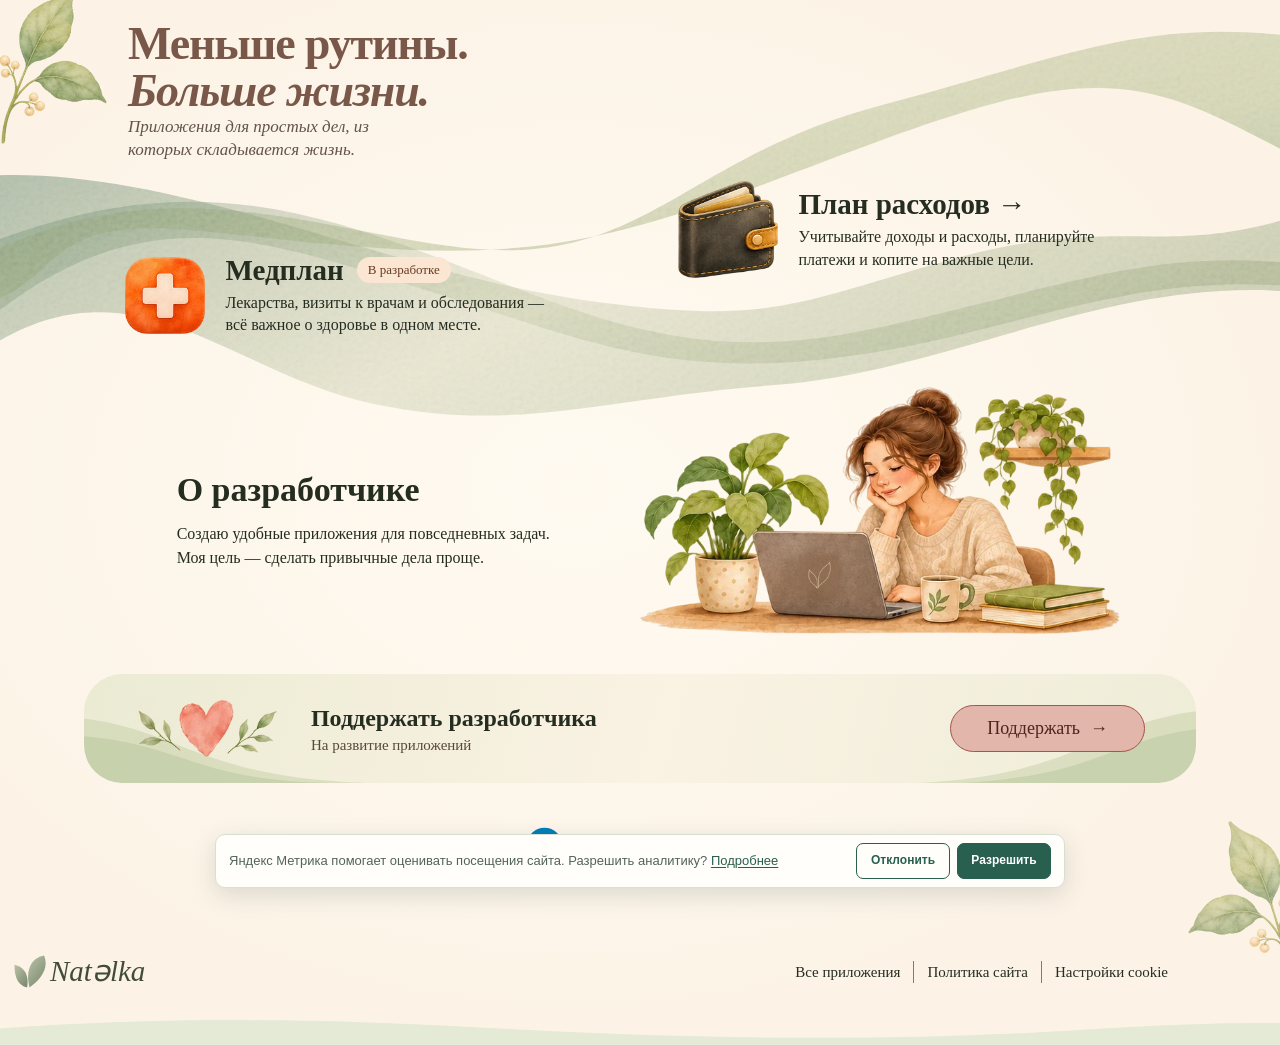
==== index.html @ 46e018c2 "Use a shallow sage wave beneath the content on every page" ====
<!doctype html>
<html lang="ru">
<head>
<meta charset="utf-8">
<meta name="viewport" content="width=device-width,initial-scale=1">
<title>Приложения на каждый день — Natəlka</title>
<meta name="description" content="Приложения для повседневных дел: План расходов — учёт финансов и платежей, Медплан — в разработке.">
<meta property="og:type" content="website">
<meta property="og:locale" content="ru_RU">
<meta property="og:site_name" content="Natəlka">
<meta property="og:title" content="Приложения для повседневных задач">
<meta property="og:description" content="Меньше рутины. Больше жизни. Удобные приложения для простых дел.">
<meta property="og:url" content="https://nateelka.github.io/">
<meta property="og:image" content="https://nateelka.github.io/assets/og-home-preview.jpg">
<meta name="twitter:card" content="summary">
<meta name="twitter:image" content="https://nateelka.github.io/assets/og-home-preview.jpg">
<link rel="icon" href="assets/favicon.svg" type="image/svg+xml">
<link rel="stylesheet" href="assets/home-landing-v2.css?v=20261120-bio-offset">
<link rel="stylesheet" href="assets/analytics-consent.css?v=2">
<script src="assets/analytics-consent.js?v=2" defer></script>
<link rel="stylesheet" href="assets/footer-wave.css">
</head>
<body>
<a class="skip" href="#main">К содержимому</a>
<div class="site-shell">
<img class="wave-main" src="assets/home-watercolor-wave.svg?v=2" width="1440" height="540" alt="">
<span class="botanical-edge botanical-edge-top" aria-hidden="true"></span>
<span class="botanical-edge botanical-edge-bottom" aria-hidden="true"></span>
<main class="site-stage" id="main">
<section class="hero-block" aria-label="О приложениях">
<h1><span>Меньше рутины.</span><span class="green-word">Больше жизни.</span></h1>
<p>Приложения для простых дел, из которых складывается жизнь.</p>
</section>
<div class="app-pair">
<section class="plan-block" id="apps" aria-labelledby="plan-title">
<img class="wallet-symbol" src="assets/home-watercolor-wallet.webp" alt="Чёрный кошелёк и блокнот с золотыми деталями" width="320" height="311">
<div class="plan-content">
<h2 id="plan-title"><a href="/apps/plan-rashodov/">План расходов <span aria-hidden="true">→</span></a></h2>
<p class="full-summary">Учитывайте доходы и расходы, планируйте<br class="desktop-only"> платежи и копите на важные цели.</p>
</div>
</section>
<section class="health-block" aria-labelledby="health-title">
<img class="health-icon" src="assets/home-watercolor-health.webp" alt="" width="280" height="271">
<div class="health-content"><div class="health-title"><h2 id="health-title"><span class="desktop-health-name">Медплан</span><button type="button" class="diary-trigger" aria-haspopup="dialog" onclick="document.getElementById('diary-notice').showModal()">Медплан</button></h2><span class="pill">В разработке</span></div><p>Лекарства, визиты к врачам и обследования —<br class="desktop-only"> всё важное о здоровье в одном месте.</p></div>
</section>
</div>
<section class="about-block" id="about"><h2>О разработчике</h2><p>Создаю удобные приложения для повседневных задач.<br class="desktop-only"> Моя цель — сделать привычные дела проще.</p></section>
<div class="developer-illustration"><img src="assets/home-watercolor-developer.webp?v=double-leaf" alt="Разработчица с ноутбуком на фоне зелёных листьев" width="690" height="355"></div>
<section class="support-card support-banner" id="support" aria-labelledby="support-title">
  <img class="donate-heart" src="assets/home-support-heart.webp" width="208" height="91" alt="">
  <div class="donate-copy">
    <strong id="support-title">Поддержать <span class="wide-label">разработчика</span><span class="mobile-label">проект</span></strong>
    <span>На развитие приложений</span>
  </div>
  <a class="donate" href="https://yoomoney.ru/to/410011656643324" target="_blank" rel="noopener noreferrer"><span class="wide-label">Поддержать</span><span class="mobile-label">Перевести</span> <span aria-hidden="true">→</span></a>
</section>
<div class="links-strip" role="group" aria-label="Контакты">
<a class="contact-link" href="https://t.me/natelka_apps" target="_blank" rel="noopener noreferrer"><svg viewBox="0 0 56 56" aria-hidden="true"><circle cx="28" cy="28" r="27" fill="#007eba"/><path d="M12 28 43 15 36 43 26 35 22 40 21 31 12 28 Z M21 31 41 17 26 35" fill="none" stroke="#fff" stroke-width="2.5" stroke-linejoin="round" stroke-linecap="round"/></svg><span>Новости в Telegram</span><svg class="external" viewBox="0 0 24 24" aria-hidden="true"><path d="M5 19 19 5 M6 5h13v13" fill="none" stroke="currentColor" stroke-width="1.7" stroke-linecap="round" stroke-linejoin="round"/></svg></a>
</div>

<footer class="page-footer" id="footer">
<span class="brand-name"><svg viewBox="0 0 66 68" aria-hidden="true">
  <defs><linearGradient id="leaf-sage" x2=".7" y2="1"><stop stop-color="#bac2a7"/><stop offset="1" stop-color="#7f8e73"/></linearGradient></defs>
  <path fill="url(#leaf-sage)" d="M1 20C18 24 32 37 27 67C8 62 1 47 1 20Z"/>
  <path fill="url(#leaf-sage)" d="M62 1C35 6 23 32 32 67C54 51 73 29 62 1Z"/>
</svg>Natəlka</span>
<nav class="footer-links" aria-label="Ссылки в подвале"><a href="#apps">Все приложения</a><a href="/site-privacy/">Политика сайта</a><a href="#analytics-settings" data-analytics-preferences>Настройки cookie</a></nav>
</footer>
</main>
</div>
<dialog id="diary-notice" aria-labelledby="diary-message">
  <form method="dialog"><button aria-label="Закрыть">×</button></form>
  <p id="diary-message">Приложение «Медплан» ещё в разработке.</p>
</dialog>
</body>
</html>
---- assets/home-landing-v2.css ----
:root {
  --paper: #fcf3e6;
  --ink: #252d21;
  --accent: #435c37;
  --serif: Georgia, 'Times New Roman', serif;
}
* { box-sizing: border-box; }
body {
  margin: 0;
  background: var(--paper);
  color: var(--ink);
  font: 16px/1.5 var(--serif);
}
h1, h2, p { margin: 0; }
a { color: inherit; text-underline-offset: .2em; }
a:hover { color: var(--accent); }
a:focus-visible { outline: 2px solid #774939; outline-offset: 5px; }
.skip { position: absolute; top: -100px; left: 16px; z-index: 10; background: white; padding: 12px; }
.skip:focus { top: 12px; }
.site-shell {
  position: relative;
  isolation: isolate;
  overflow: clip;
  background: radial-gradient(ellipse at 45% 48%, #fffaf1, transparent 75%);
}
.site-stage {
  max-width: 1460px;
  padding: 30px 5% 22px;
  margin: auto;
  display: grid;
  grid-template-columns: repeat(12, minmax(0, 1fr));
  align-items: center;
}
.wave-main, .wave-bottom, .botanical-edge {
  position: absolute;
  pointer-events: none;
  z-index: -1;
}
.wave-main {
  top: 6px;
  inset-inline: 0;
  width: 100%;
  height: clamp(350px, 37vw, 510px);
  object-fit: fill;
  object-position: center;
}
.wave-bottom { inset: auto 0 0; width: 100%; height: 144px; }
.botanical-edge {
  width: clamp(85px, 12vw, 175px);
  aspect-ratio: 1;
  background: url("home-watercolor-sprig.webp") center / contain no-repeat;
}
.botanical-edge-top { top: 0; left: -27px; transform: rotate(-15deg); opacity: .78; }
.botanical-edge-bottom { bottom: 49px; right: -45px; width: 132px; transform: scaleX(-1) rotate(-20deg); opacity: .61; }
.hero-block { grid-area: 1 / 2 / 2 / 8; padding-bottom: 12px; }
.hero-block h1 { color: #795749; font-size: clamp(36px, 4.2vw, 61px); line-height: 1.03; letter-spacing: -.025em; }
.hero-block h1 span { display: block; }
.green-word { font-style: italic; }
.hero-block p { max-width: 365px; margin-top: 1px; font-style: italic; color: #63544b; text-wrap: balance; font-size: clamp(16px, 1.45vw, 20px); line-height: 1.35; }
.plan-block, .health-block { display: flex; align-items: center; gap: clamp(12px, 2vw, 28px); }
.plan-block { grid-area: 2 / 7 / 3 / -1; margin-top: -46px; }
.health-block { grid-area: 3 / 2 / 4 / 8; margin-top: 15px; }
.wallet-symbol, .health-icon {
  display: block;
  width: clamp(72px, 8vw, 108px);
  height: auto;
  aspect-ratio: 1;
  object-fit: contain;
}
.wallet-symbol { width: clamp(83px, 10vw, 138px); }
.plan-content, .health-content { min-width: 0; }
.plan-content h2, .health-title h2 { font-size: clamp(26px, 2.65vw, 38px); line-height: 1.12; }
.plan-content p, .health-content p { margin-top: 6px; line-height: 1.4; }
.plan-content h2 a { color: inherit; text-decoration: none; }
.plan-content h2 a:hover { color: var(--accent); text-decoration: underline; }
.plan-content h2 span { font-weight: normal; }
.health-title { display: flex; align-items: center; flex-wrap: wrap; gap: 6px 13px; }
.pill { border-radius: 20px; padding: 3px 11px; background: #fae6d2; color: #683b22; font-size: 13px; white-space: nowrap; }
.about-block { grid-area: 4 / 1 / 5 / 6; margin-top: 18px; }
.about-block h2 { font-size: clamp(29px, 3.5vw, 47px); line-height: 1.1; margin-bottom: 14px; }
.developer-illustration { grid-area: 4 / 6 / 5 / -1; margin: -2px 0 0; width: min(100%, 690px); justify-self: end; }
.developer-illustration img { display: block; width: 100%; height: auto; }
.support-banner {
  grid-area: 5 / 1 / 6 / -1;
  display: grid;
  grid-template-columns: auto minmax(0, 1fr) auto;
  align-items: center;
  gap: clamp(12px, 2.4vw, 33px);
  margin-top: 6px;
  padding: clamp(15px, 1.8vw, 23px) clamp(20px, 4vw, 58px);
  border-radius: 38px;
  background:
    url("home-support-wave.svg") center / 100% 100% no-repeat,
    linear-gradient(105deg, #ebebd4, #faf2e3 52%, #eeedd8);
}
.donate-heart {
  display: block;
  width: clamp(86px, 15vw, 196px);
  height: auto;
}
.support-banner .mobile-label { display: none; }
.donate-copy { display: grid; line-height: 1.25; gap: 3px; }
.donate-copy strong { font-size: clamp(20px, 2.35vw, 31px); }
.donate-copy > span { color: #594838; font-size: 15px; }
.donate {
  display: inline-flex;
  justify-content: center;
  align-items: center;
  gap: 10px;
  min-height: 47px;
  padding: 7px clamp(16px, 2.8vw, 39px);
  border-radius: 40px;
  border: 1px solid #a95349;
  background: #e2b6aa;
  color: #50241e;
  text-decoration: none;
  font-size: clamp(17px, 1.7vw, 24px);
}
.donate:hover { color: #50241e; background: #dba396; }
.links-strip {
  grid-area: 6 / 1 / 7 / -1;
  display: flex;
  flex-wrap: wrap;
  justify-content: center;
  gap: 12px 32px;
  margin-top: 40px;
}
.contact-link {
  display: flex;
  justify-content: center;
  align-items: center;
  gap: 11px;
  min-height: 44px;
  text-decoration: none;
  font-size: clamp(16px, 1.8vw, 24px);
}
.contact-link span { text-decoration: underline; }
.contact-link svg { width: 37px; height: 37px; flex: none; }
.contact-link svg.external { width: 18px; height: 18px; }
.page-footer {
  grid-area: 7 / 1 / 8 / -1;
  display: flex;
  flex-wrap: wrap;
  justify-content: space-between;
  align-items: center;
  gap: 10px 28px;
  margin-top: 48px;
}
.brand-name { display: flex; align-items: center; gap: 4px; font: italic 400 clamp(25px, 3vw, 38px)/1.15 "Palatino Linotype", "Book Antiqua", Palatino, Georgia, serif; color: #414c38; }
.brand-name svg { width: 32px; height: 33px; }
.footer-links { display: flex; flex-wrap: wrap; gap: 6px 0; font-size: 15px; }
.footer-links a { padding: 0 13px; text-decoration: none; }
.footer-links a:first-child { padding-left: 0; }
.footer-links a:last-child { padding-right: 0; }
.footer-links a + a { border-left: 1px solid #7b826a; }
.footer-links a:hover { text-decoration: underline; }

@media (max-width: 1120px) {
  .site-stage { padding-inline: 5%; }
  .hero-block { grid-column: 1 / -1; }
  .plan-block, .health-block { margin-top: 25px; }
  .plan-block { grid-area: 2 / 1 / 3 / 7; padding-right: 16px; }
  .health-block { grid-area: 2 / 7 / 3 / -1; }
  .desktop-only { display: none; }
  .wave-main { top: 85px; height: 340px; }
  .botanical-edge-top { left: auto; right: -30px; transform: scaleX(-1); }
}
@media (max-width: 680px) {
  .site-stage { display: flex; flex-direction: column; align-items: stretch; padding: 16px 6% 24px; }
  .hero-block { padding: 0; }
  .hero-block h1 { font-size: clamp(30px, 8.3vw, 48px); max-width: 94%; }
  .plan-block, .health-block { margin-top: 25px; padding: 0; align-items: flex-start; }
  .wallet-symbol, .health-icon { width: clamp(65px, 16vw, 90px); flex: none; }
  .plan-content p, .health-content p, .about-block p { font-size: 16px; }
  .plan-block { margin-top: 45px; position: relative; isolation: isolate; }
  .wave-main { display: none; }
  .app-pair::after {
    content: "";
    position: absolute;
    z-index: -1;
    pointer-events: none;
    inset: auto -6.82% -54px;
    height: 50px;
    background: url("home-watercolor-wave.svg") center / 100% 100% no-repeat;
    opacity: .86;
  }
  .plan-content h2, .health-title h2 { font-size: 24px; }
  .about-block h2 { font: italic 400 26px/1.1 "Palatino Linotype", "Book Antiqua", Palatino, Georgia, serif; color: #414c38; }
  .about-block { margin-top: 35px; }
  .developer-illustration { width: min(100%, 475px); align-self: center; margin: 13px 0 0; }
  .support-banner { grid-template-columns: auto minmax(0, 1fr); border-radius: 26px; }
  .donate-heart { width: clamp(65px, 21vw, 115px); }
  .donate { grid-column: 2; justify-self: start; }
  .links-strip {
    display: grid;
    align-self: center;
    width: max-content;
    max-width: 100%;
    justify-content: stretch;
    gap: 2px;
    margin-top: 32px;
  }
  .contact-link {
    display: grid;
    grid-template-columns: 28px minmax(0, 1fr) 14px;
  }
  .contact-link svg { width: 28px; height: 28px; }
  .contact-link svg.external { width: 14px; height: 14px; }
  .botanical-edge-top { opacity: .27; }
  .botanical-edge-bottom { opacity: .23; bottom: 60px; width: 98px; }
  .page-footer { margin-top: 36px; }
  .footer-links { font-size: 13px; }
  .footer-links a { padding-inline: 7px; }
}

@media (min-width: 1121px) {
  .site-stage { max-width: 1200px; padding: 42px 44px 24px; }
  .hero-block h1 { font-size: 46px; }
  .hero-block p { font-size: 17px; max-width: 365px; }
  .hero-block {
    grid-column: 1 / 7;
    position: relative;
    top: -22px;
    left: calc(84px - max(0px, (100vw - 1200px) / 2));
  }
  .plan-block { margin-top: -16px; position: relative; left: clamp(24px, 3vw, 44px); }
  .health-block { position: relative; top: 12px; right: clamp(30px, 4vw, 64px); margin-block: -38px 64px; }
  .support-banner { margin-top: 40px; }
  .plan-block, .health-block { gap: 20px; }
  .wallet-symbol { width: 100px; }
  .health-icon { width: 80px; }
  .plan-content h2, .health-title h2 { font-size: 29px; }
  .about-block { grid-column: 2 / 7; }
  .about-block h2 { font-size: 34px; }
  .developer-illustration { grid-column: 7 / -1; justify-self: start; max-width: 480px; }
  .wave-main { height: 415px; }
  .botanical-edge-top { width: 132px; }
  .donate-heart { width: 145px; }
  .donate-copy strong { font-size: 24px; }
  .donate, .contact-link { font-size: 18px; }
  .brand-name { font-size: 29px; }
}

@media (max-width: 680px) {
  .plan-block, .health-block {
    display: grid;
    grid-template-columns: auto minmax(0, 1fr);
    align-items: center;
    gap: 8px 12px;
  }
  .wallet-symbol, .health-icon { width: clamp(42px, 11vw, 54px); }
  .plan-content, .health-content { display: contents; }
  .plan-content p, .health-content p {
    grid-column: 1 / -1;
    margin-top: 0;
  }
  .support-banner {
    margin-top: 20px;
    align-self: center;
    width: min(94%, 365px);
    padding: 12px clamp(10px, 3vw, 18px) 24px;
    background-position: center bottom, center;
    background-size: 100% 90px, cover;
    grid-template-columns: max-content max-content;
    justify-content: center;
    gap: 28px 8px;
  }
  .support-banner .wide-label { display: none; }
  .support-banner .mobile-label { display: inline; }
  .donate-copy { grid-area: 1 / 1 / 2 / -1; text-align: center; }
  .donate-heart { grid-column: 1; grid-row: 2; width: clamp(74px, 24vw, 100px); }
  .donate { grid-column: 2; grid-row: 2; padding-inline: 11px; gap: 6px; border-color: #bc8278; }
  .brand-name { margin-inline-start: calc(6px - 6vw); }
  .footer-links {
    flex: 0 0 calc(100% + 12vw - 16px);
    margin-inline: calc(8px - 6vw);
    justify-content: space-evenly;
    gap: 4px;
    font-size: clamp(11px, 3.25vw, 13px);
  }
  .footer-links a { padding: 6px 0; white-space: nowrap; }
  .footer-links a + a { border-left: 0; }
}

.app-pair { display: contents; }
.card-summary, .diary-trigger { display: none; }
#diary-notice {
  border: 1px solid #bbc2a4; border-radius: 16px; background: #fff8ed;
  color: var(--ink); max-width: min(320px, 88vw); padding: 30px 42px 26px 24px;
}
#diary-notice::backdrop { background: rgb(38 40 32 / 35%); }
#diary-notice button {
  position: absolute; top: 0; right: 0; width: 44px; height: 44px;
  border: 0; background: transparent; font-size: 24px; color: inherit; cursor: pointer;
}
@media (max-width: 680px) {
  .app-pair {
    position: relative; isolation: isolate; display: grid; grid-template-columns: repeat(2,minmax(0,1fr));
    gap: 14px; padding-inline: clamp(0px, calc(15vw - 48px), 21px); width: min(100%, 420px); align-self: center; margin: 34px auto 32px;
  }
  .app-pair section {
    grid-area: auto;
    position: relative; display: flex; flex-direction: column; align-items: stretch;
    gap: 0; min-width: 0; margin: 0; padding: 0 0 12px; text-align: center;
    container-type: inline-size;
    --icon-wash: #c4d39f;
    --card-paper: #edf0db;
    border: 0; border-radius: 14px; overflow: hidden;
    background: radial-gradient(ellipse 85% 72% at 50% 34%, var(--icon-wash) 10%, transparent 100%), var(--card-paper);
    box-shadow: 0 2px 8px rgb(93 69 35 / 9%);
  }
  .app-pair section:focus-within { outline: 2px solid var(--accent); outline-offset: 2px; }
  .app-pair img {
    width: 100%; height: auto; aspect-ratio: 1.08; object-fit: contain;
    padding: 30px 16px 6px; background: transparent;
    transform: scale(.88);
    transform-origin: 50% calc(50% + 12px);
  }
  .app-pair .health-block { --icon-wash: #f2bd94; --card-paper: #fae5cf; }
  .app-pair .pill {
    position: absolute; top: 6px; right: 8px; pointer-events: none;
    padding: 2px 7px; background: #fff3e0; font-size: .75rem; line-height: 1.3;
  }
  .app-pair h2 {
    font-size: clamp(.85rem, 9.8cqi, 1.2rem);
    letter-spacing: -.025em; line-height: 1.2; margin: 10px 3px 0;
  }
  .app-pair .health-title { display: grid; grid-template-columns: minmax(0, 1fr); justify-items: center; gap: 6px; }
  .app-pair .card-summary { display: block; margin: 6px 8px 0; font-size: 15px; line-height: 1.22; }
  .app-pair .full-summary, .health-content p, .desktop-health-name, .plan-content h2 span { display: none; }
  .diary-trigger { display: inline; padding: 0; border: 0; background: transparent; font: inherit; color: inherit; }
  .app-pair .plan-content h2 a {
    color: var(--accent);
    text-decoration: underline;
    text-decoration-thickness: 1px;
    text-underline-offset: .16em;
  }
  .plan-content h2 a::after, .diary-trigger::after { content: ""; position: absolute; inset: 0; cursor: pointer; }
}

@media (min-width: 681px) {
  .site-shell { container-type: inline-size; }
  .page-footer {
    margin-inline: calc((100% - 100cqw) / 2);
    padding: 40px 112px 4px 14px;
  }
  .page-footer .footer-links {
    margin-inline-start: auto;
    justify-content: flex-end;
  }
}
---- assets/analytics-consent.css ----
/* Compact, accessible consent bar that matches the site's palette. */
.nc-consent,.nc-consent *{box-sizing:border-box}
.nc-consent{position:fixed;z-index:1000;left:50%;bottom:12px;transform:translateX(-50%);width:min(850px,calc(100% - 24px));display:flex;align-items:center;gap:15px;padding:8px 13px;background:#fffefa;border:1px solid #d7dfd1;border-radius:10px;box-shadow:0 7px 24px rgba(31,53,45,.15);color:#203d38;font:13px/1.4 Arial,Helvetica,sans-serif}
.nc-consent__content{flex:1;min-width:0}
.nc-consent__content p{margin:0;color:#52645b;font:inherit}
.nc-consent__content a{color:#285f4e;text-decoration:underline;text-underline-offset:2px}
.nc-consent__content a:hover{text-decoration-thickness:2px}
.nc-consent__actions{display:flex;flex:0 0 auto;flex-direction:row;gap:7px}
.nc-consent__button{appearance:none;border:1px solid #285f4e;border-radius:7px;min-height:36px;min-width:94px;padding:8px 11px;font:600 12px/1.3 Arial,Helvetica,sans-serif;cursor:pointer;white-space:nowrap}
.nc-consent__button--allow{background:#285f4e;color:#fff}
.nc-consent__button--allow:hover{background:#204c3e}
.nc-consent__button--deny{background:#fffefa;color:#285f4e}
.nc-consent__button--deny:hover{background:#eff3e9}
.nc-consent__button:focus-visible,.nc-consent a:focus-visible{outline:3px solid #a37b54;outline-offset:3px}
@media(max-width:650px){.nc-consent{bottom:8px;width:calc(100% - 16px);display:block;padding:10px 12px;max-height:65vh;overflow-y:auto}.nc-consent__actions{justify-content:flex-end;margin-top:8px}.nc-consent__button{min-height:36px;min-width:92px}}
---- assets/footer-wave.css ----
/* Let the page content determine where the decorative edge begins. */
html::after {
  content: "";
  display: block;
  height: clamp(16px, 2.2vw, 32px);
  background: url("footer-wave.svg") center bottom / 100% 100% no-repeat;
  pointer-events: none;
}
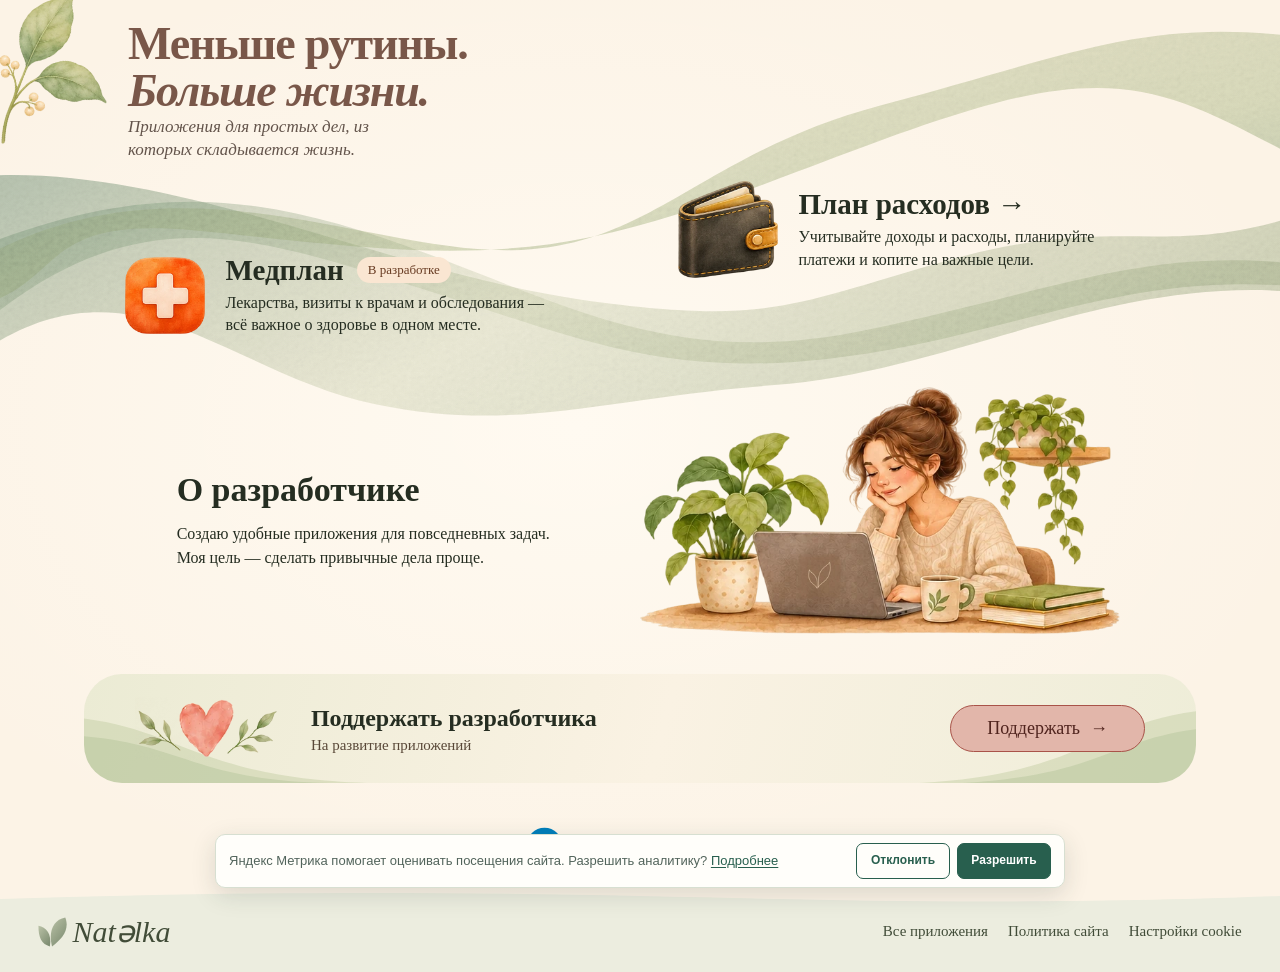
==== commit ac9a2eb5: "Place the shared catalogue footer in normal page flow" ====
--- a/index.html
+++ b/index.html
@@ -18,14 +18,14 @@
 <link rel="stylesheet" href="assets/home-landing-v2.css?v=20261120-bio-offset">
 <link rel="stylesheet" href="assets/analytics-consent.css?v=2">
 <script src="assets/analytics-consent.js?v=2" defer></script>
-<link rel="stylesheet" href="assets/footer-wave.css">
+<link rel="stylesheet" href="assets/catalogue-footer.css?v=1">
 </head>
 <body>
 <a class="skip" href="#main">К содержимому</a>
 <div class="site-shell">
 <img class="wave-main" src="assets/home-watercolor-wave.svg?v=2" width="1440" height="540" alt="">
 <span class="botanical-edge botanical-edge-top" aria-hidden="true"></span>
-<span class="botanical-edge botanical-edge-bottom" aria-hidden="true"></span>
+
 <main class="site-stage" id="main">
 <section class="hero-block" aria-label="О приложениях">
 <h1><span>Меньше рутины.</span><span class="green-word">Больше жизни.</span></h1>
@@ -58,16 +58,16 @@
 <a class="contact-link" href="https://t.me/natelka_apps" target="_blank" rel="noopener noreferrer"><svg viewBox="0 0 56 56" aria-hidden="true"><circle cx="28" cy="28" r="27" fill="#007eba"/><path d="M12 28 43 15 36 43 26 35 22 40 21 31 12 28 Z M21 31 41 17 26 35" fill="none" stroke="#fff" stroke-width="2.5" stroke-linejoin="round" stroke-linecap="round"/></svg><span>Новости в Telegram</span><svg class="external" viewBox="0 0 24 24" aria-hidden="true"><path d="M5 19 19 5 M6 5h13v13" fill="none" stroke="currentColor" stroke-width="1.7" stroke-linecap="round" stroke-linejoin="round"/></svg></a>
 </div>
 
-<footer class="page-footer" id="footer">
-<span class="brand-name"><svg viewBox="0 0 66 68" aria-hidden="true">
+</main>
+</div>
+<footer class="catalogue-footer" id="footer">
+<span class="signature-leaves"><svg viewBox="0 0 66 68" aria-hidden="true">
   <defs><linearGradient id="leaf-sage" x2=".7" y2="1"><stop stop-color="#bac2a7"/><stop offset="1" stop-color="#7f8e73"/></linearGradient></defs>
   <path fill="url(#leaf-sage)" d="M1 20C18 24 32 37 27 67C8 62 1 47 1 20Z"/>
   <path fill="url(#leaf-sage)" d="M62 1C35 6 23 32 32 67C54 51 73 29 62 1Z"/>
 </svg>Natəlka</span>
-<nav class="footer-links" aria-label="Ссылки в подвале"><a href="#apps">Все приложения</a><a href="/site-privacy/">Политика сайта</a><a href="#analytics-settings" data-analytics-preferences>Настройки cookie</a></nav>
+<nav class="catalogue-nav" aria-label="Ссылки в подвале"><a href="#apps">Все приложения</a><a href="/site-privacy/">Политика сайта</a><a href="#analytics-settings" data-analytics-preferences>Настройки cookie</a></nav>
 </footer>
-</main>
-</div>
 <dialog id="diary-notice" aria-labelledby="diary-message">
   <form method="dialog"><button aria-label="Закрыть">×</button></form>
   <p id="diary-message">Приложение «Медплан» ещё в разработке.</p>
--- a/assets/catalogue-footer.css
+++ b/assets/catalogue-footer.css
@@ -0,0 +1,28 @@
+footer.catalogue-footer {
+  box-sizing: border-box;
+  width: 100%;
+  max-width: none;
+  margin: 0;
+  padding: 24px clamp(18px, 3vw, 48px) max(24px, env(safe-area-inset-bottom));
+  display: flex;
+  align-items: center;
+  justify-content: space-between;
+  flex-wrap: wrap;
+  gap: 12px 24px;
+  border: 0;
+  background: url("catalogue-edge.svg") top center / 100% 12px no-repeat, linear-gradient(to bottom, transparent 12px, #eceddf 12px);
+  color: #414c38;
+  font: 15px/1.4 Georgia, serif;
+}
+.signature-leaves { display: inline-flex; align-items: center; gap: 5px; font: italic 30px/1.1 Georgia, serif; }
+.signature-leaves svg { width: 29px; height: 32px; }
+.catalogue-nav { display: flex; align-items: center; flex-wrap: wrap; gap: 4px 20px; }
+.catalogue-nav a { display: inline-flex; align-items: center; min-height: 32px; color: inherit; text-decoration: none; }
+.catalogue-nav a:hover, .catalogue-nav a:focus-visible { text-decoration: underline; }
+@media (max-width: 680px) {
+  footer.catalogue-footer { align-items: flex-start; flex-direction: column; gap: 8px; padding: 23px 6% max(12px, env(safe-area-inset-bottom)); }
+  .signature-leaves { font-size: 26px; }
+  .signature-leaves svg { width: 24px; height: 27px; }
+  .catalogue-nav { display: grid; grid-template-columns: repeat(2, minmax(0, 1fr)); width: 100%; gap: 0 12px; font-size: 14px; }
+  .catalogue-nav a { min-height: 36px; }
+}
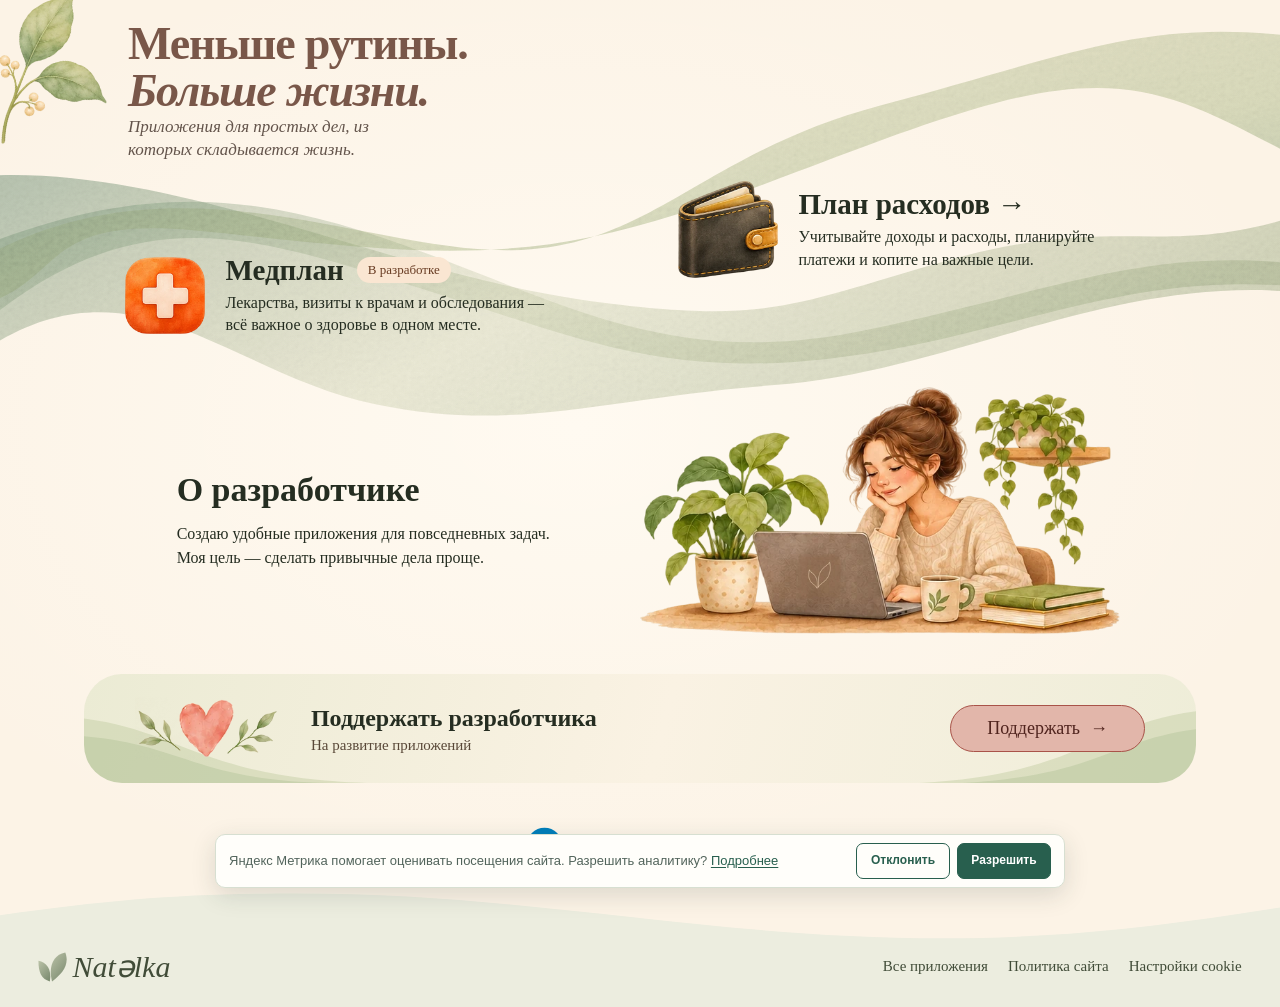
==== commit fc180f1c: "Give the shared footer a deeper asymmetric wave" ====
--- a/index.html
+++ b/index.html
@@ -18,7 +18,7 @@
 <link rel="stylesheet" href="assets/home-landing-v2.css?v=20261120-bio-offset">
 <link rel="stylesheet" href="assets/analytics-consent.css?v=2">
 <script src="assets/analytics-consent.js?v=2" defer></script>
-<link rel="stylesheet" href="assets/catalogue-footer.css?v=1">
+<link rel="stylesheet" href="assets/catalogue-footer.css?v=3">
 </head>
 <body>
 <a class="skip" href="#main">К содержимому</a>
--- a/assets/catalogue-footer.css
+++ b/assets/catalogue-footer.css
@@ -1,16 +1,17 @@
 footer.catalogue-footer {
+  --wave-height: clamp(32px, 4vw, 58px);
   box-sizing: border-box;
   width: 100%;
   max-width: none;
   margin: 0;
-  padding: 24px clamp(18px, 3vw, 48px) max(24px, env(safe-area-inset-bottom));
+  padding: calc(var(--wave-height) + 8px) clamp(18px, 3vw, 48px) max(24px, env(safe-area-inset-bottom));
   display: flex;
   align-items: center;
   justify-content: space-between;
   flex-wrap: wrap;
   gap: 12px 24px;
   border: 0;
-  background: url("catalogue-edge.svg") top center / 100% 12px no-repeat, linear-gradient(to bottom, transparent 12px, #eceddf 12px);
+  background: url("catalogue-edge.svg?v=2") top center / 100% var(--wave-height) no-repeat, linear-gradient(to bottom, transparent var(--wave-height), #eceddf var(--wave-height));
   color: #414c38;
   font: 15px/1.4 Georgia, serif;
 }
@@ -20,9 +21,9 @@
 .catalogue-nav a { display: inline-flex; align-items: center; min-height: 32px; color: inherit; text-decoration: none; }
 .catalogue-nav a:hover, .catalogue-nav a:focus-visible { text-decoration: underline; }
 @media (max-width: 680px) {
-  footer.catalogue-footer { align-items: flex-start; flex-direction: column; gap: 8px; padding: 23px 6% max(12px, env(safe-area-inset-bottom)); }
+  footer.catalogue-footer { align-items: flex-start; flex-direction: column; gap: 8px; padding: calc(var(--wave-height) + 6px) 12px max(12px, env(safe-area-inset-bottom)); }
   .signature-leaves { font-size: 26px; }
   .signature-leaves svg { width: 24px; height: 27px; }
-  .catalogue-nav { display: grid; grid-template-columns: repeat(2, minmax(0, 1fr)); width: 100%; gap: 0 12px; font-size: 14px; }
-  .catalogue-nav a { min-height: 36px; }
+  .catalogue-nav { width: 100%; min-width: 0; flex-wrap: nowrap; justify-content: space-between; gap: 6px; overflow-x: auto; font-size: clamp(12px, 3.25vw, 14px); }
+  .catalogue-nav a { flex: none; white-space: nowrap; min-height: 40px; }
 }
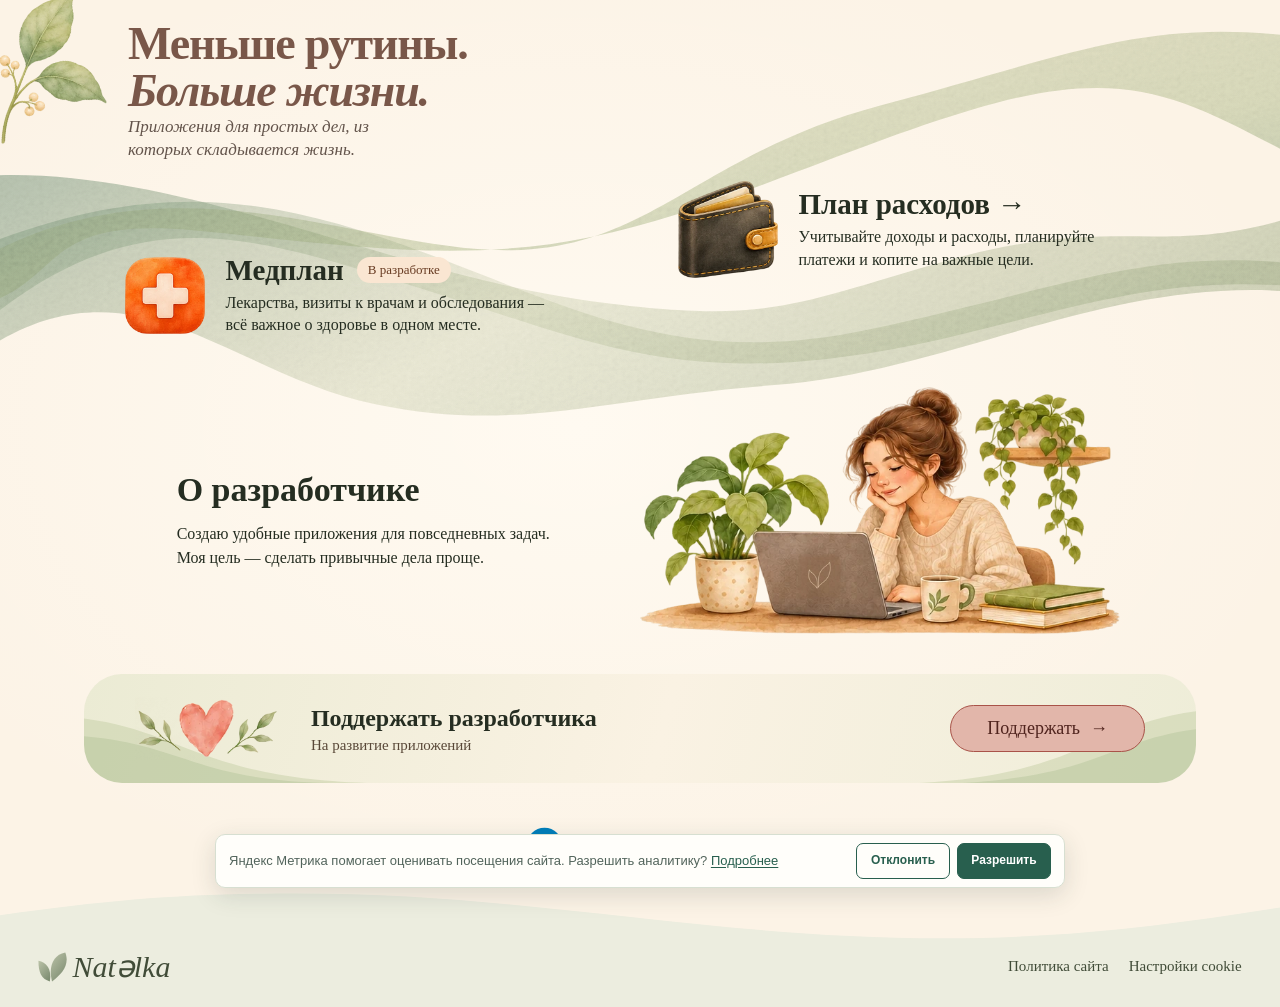
==== commit 7b3bec21: "Remove the redundant catalogue link from site footers" ====
--- a/index.html
+++ b/index.html
@@ -66,7 +66,7 @@
   <path fill="url(#leaf-sage)" d="M1 20C18 24 32 37 27 67C8 62 1 47 1 20Z"/>
   <path fill="url(#leaf-sage)" d="M62 1C35 6 23 32 32 67C54 51 73 29 62 1Z"/>
 </svg>Natəlka</span>
-<nav class="catalogue-nav" aria-label="Ссылки в подвале"><a href="#apps">Все приложения</a><a href="/site-privacy/">Политика сайта</a><a href="#analytics-settings" data-analytics-preferences>Настройки cookie</a></nav>
+<nav class="catalogue-nav" aria-label="Ссылки в подвале"><a href="/site-privacy/">Политика сайта</a><a href="#analytics-settings" data-analytics-preferences>Настройки cookie</a></nav>
 </footer>
 <dialog id="diary-notice" aria-labelledby="diary-message">
   <form method="dialog"><button aria-label="Закрыть">×</button></form>
